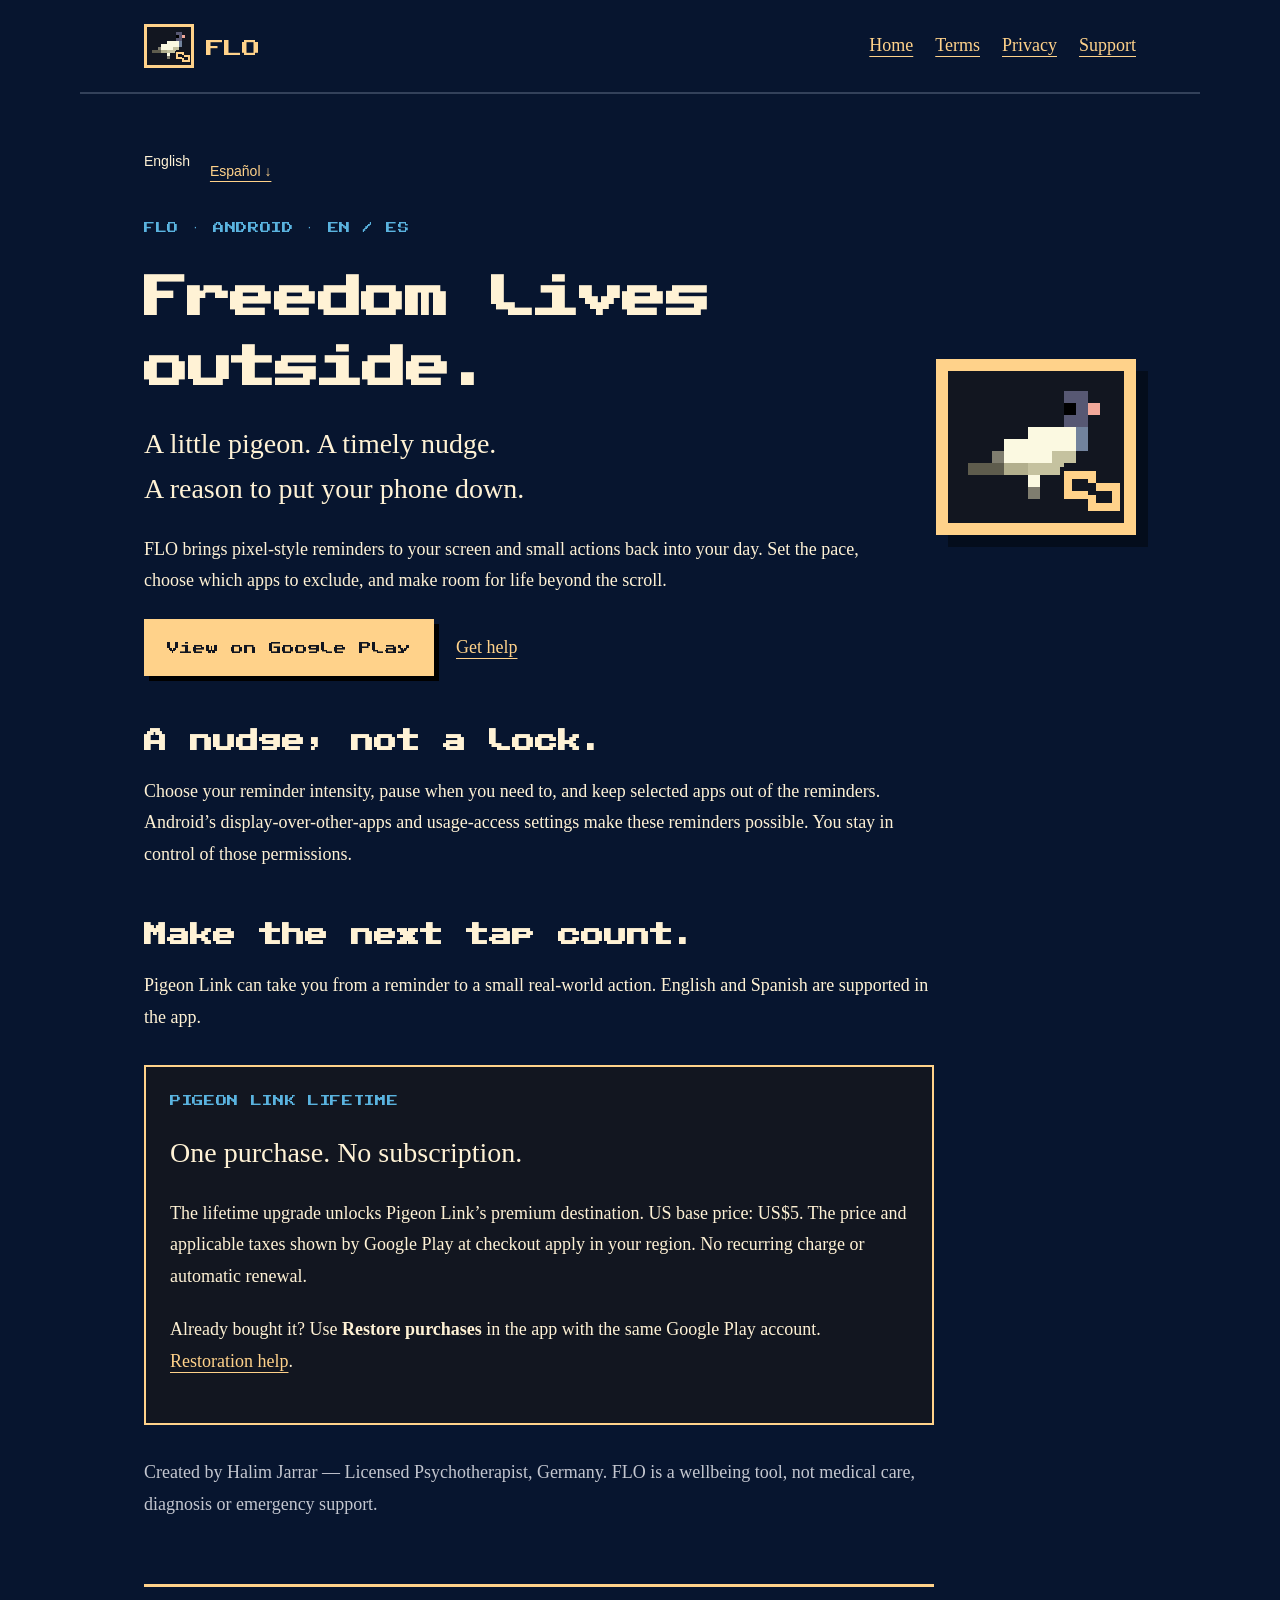
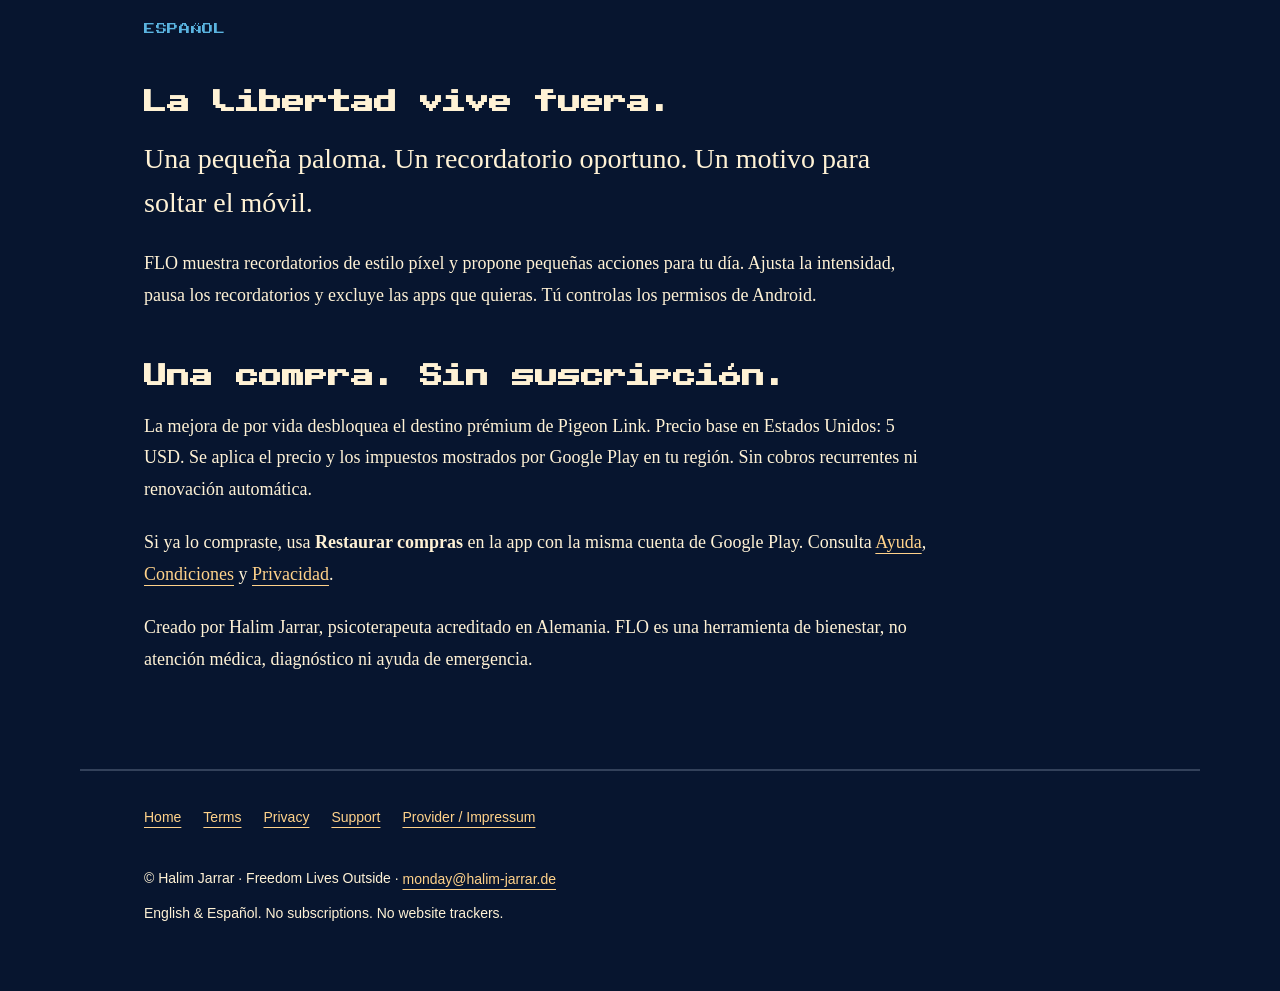
==== index.html @ de378dc1 "Publish isolated bilingual FLO product and policy website" ====
<!doctype html><html lang="en"><head><meta charset="utf-8"><meta name="viewport" content="width=device-width,initial-scale=1"><meta name="referrer" content="no-referrer"><meta http-equiv="Content-Security-Policy" content="default-src 'none'; img-src 'self'; style-src 'self'; font-src 'self'; base-uri 'none'; form-action 'none'"><title>Freedom Lives Outside | FLO</title><meta name="description" content="Freedom Lives Outside: Android reminders, a one-time lifetime upgrade, and clear support and privacy information."><meta name="author" content="Halim Jarrar"><link rel="canonical" href="https://freedom-lives-outside.halim-jarrar.de/"><link rel="icon" href="./assets/pigeon.png"><link rel="stylesheet" href="./assets/site.css"></head><body><a class="skip" href="#main">Skip to content</a><header><a class="brand" href="./"><img src="./assets/pigeon.png" alt="" width="50" height="44">FLO</a><nav aria-label="Main navigation"><a href="./">Home</a><a href="./terms/">Terms</a><a href="./privacy/">Privacy</a><a href="./support/">Support</a></nav></header><main id="main"><div class="lang"><span>English</span><a href="#es" lang="es">Español ↓</a></div><div class="hero"><div><p class="eyebrow">FLO · ANDROID · EN / ES</p><h1>Freedom lives<br>outside.</h1><p class="intro">A little pigeon. A timely nudge.<br>A reason to put your phone down.</p><p>FLO brings pixel-style reminders to your screen and small actions back into your day. Set the pace, choose which apps to exclude, and make room for life beyond the scroll.</p><div class="actions"><a class="button" href="https://play.google.com/store/apps/details?id=com.freedomlivesoutside.freedom_lives_outside">View on Google Play</a><a href="support/">Get help</a></div></div><img class="pigeon" src="assets/pigeon.png" width="200" height="176" alt="FLO’s cream-coloured pixel pigeon in a gold frame"></div><article><h2>A nudge, not a lock.</h2><p>Choose your reminder intensity, pause when you need to, and keep selected apps out of the reminders. Android’s display-over-other-apps and usage-access settings make these reminders possible. You stay in control of those permissions.</p><h2>Make the next tap count.</h2><p>Pigeon Link can take you from a reminder to a small real-world action. English and Spanish are supported in the app.</p><div class="note"><p class="eyebrow">PIGEON LINK LIFETIME</p><p class="intro">One purchase. No subscription.</p><p>The lifetime upgrade unlocks Pigeon Link’s premium destination. US base price: US$5. The price and applicable taxes shown by Google Play at checkout apply in your region. No recurring charge or automatic renewal.</p><p>Already bought it? Use <strong>Restore purchases</strong> in the app with the same Google Play account. <a href="support/#restore">Restoration help</a>.</p></div><p class="muted">Created by Halim Jarrar — Licensed Psychotherapist, Germany. FLO is a wellbeing tool, not medical care, diagnosis or emergency support.</p><section id="es" lang="es"><p class="eyebrow">ESPAÑOL</p><h2>La libertad vive fuera.</h2><p class="intro">Una pequeña paloma. Un recordatorio oportuno. Un motivo para soltar el móvil.</p><p>FLO muestra recordatorios de estilo píxel y propone pequeñas acciones para tu día. Ajusta la intensidad, pausa los recordatorios y excluye las apps que quieras. Tú controlas los permisos de Android.</p><h2>Una compra. Sin suscripción.</h2><p>La mejora de por vida desbloquea el destino prémium de Pigeon Link. Precio base en Estados Unidos: 5 USD. Se aplica el precio y los impuestos mostrados por Google Play en tu región. Sin cobros recurrentes ni renovación automática.</p><p>Si ya lo compraste, usa <strong>Restaurar compras</strong> en la app con la misma cuenta de Google Play. Consulta <a href="support/#es">Ayuda</a>, <a href="terms/#es">Condiciones</a> y <a href="privacy/#es">Privacidad</a>.</p><p>Creado por Halim Jarrar, psicoterapeuta acreditado en Alemania. FLO es una herramienta de bienestar, no atención médica, diagnóstico ni ayuda de emergencia.</p></section></article></main><footer><nav aria-label="Footer navigation"><a href="./">Home</a><a href="./terms/">Terms</a><a href="./privacy/">Privacy</a><a href="./support/">Support</a><a href="./support/#provider">Provider / Impressum</a></nav><p>© Halim Jarrar · Freedom Lives Outside · <a href="mailto:monday@halim-jarrar.de">monday@halim-jarrar.de</a><br>English &amp; Español. No subscriptions. No website trackers.</p></footer></body></html>
---- assets/site.css ----
@font-face{font-family:Pixel;src:url(pixel.ttf) format("truetype");font-display:swap}*{box-sizing:border-box}html{background:#07152f;color:#fff2d5;scroll-padding-top:1rem}body{margin:0;font:18px/1.75 Georgia,"Times New Roman",serif}a{color:#ffd28a;text-underline-offset:5px;overflow-wrap:anywhere}a:focus-visible,summary:focus-visible{outline:3px solid #5ab3df;outline-offset:5px}header,main,footer{max-width:1120px;margin:auto;padding:24px clamp(20px,5vw,64px)}header{display:flex;align-items:center;justify-content:space-between;gap:20px;border-bottom:2px solid #33415a}nav{display:flex;flex-wrap:wrap;gap:6px 22px}nav a,footer a,.lang a{display:inline-flex;min-height:44px;align-items:center}header .brand{font:18px Pixel,monospace;text-decoration:none;display:flex;align-items:center;gap:12px}.brand img{width:50px;height:44px;image-rendering:pixelated}main{padding-top:56px;padding-bottom:72px}h1,h2,h3,.eyebrow,.button{font-family:Pixel,monospace;line-height:1.6}h1{font-size:clamp(24px,4.2vw,44px);margin:12px 0 24px;letter-spacing:-.03em}h2{font-size:clamp(17px,2.4vw,23px);margin:45px 0 18px}h3{font-size:15px}.eyebrow{font-size:11px;color:#5ab3df;letter-spacing:.06em}p{margin:0 0 22px}article{max-width:790px}.intro{font-size:clamp(21px,2.7vw,28px);line-height:1.6}.hero{display:grid;grid-template-columns:minmax(0,1fr) 220px;gap:38px;align-items:center}.hero .pigeon{width:200px;height:176px;image-rendering:pixelated;justify-self:end;box-shadow:12px 12px 0 #0006}.button{display:inline-flex;align-items:center;justify-content:center;font-size:12px;min-height:52px;padding:16px 20px;background:#ffd28a;color:#121620;border:3px solid #ffd28a;box-shadow:5px 5px 0 #000;text-decoration:none}.button:hover{background:#fff2d5}.actions{display:flex;gap:22px;flex-wrap:wrap;align-items:center}.note{border:2px solid #ffd28a;padding:24px;background:#121620;margin:32px 0}.muted{color:#c3c6cf}.rule{border-top:2px solid #33415a;padding-top:24px;margin-top:40px}.lang{font:14px/1.7 Arial,sans-serif;display:flex;gap:20px;margin-bottom:24px}footer{border-top:2px solid #33415a;font:14px/1.8 Arial,sans-serif;padding-bottom:42px}footer p{margin-top:18px}address{font-style:normal}li{margin-bottom:12px}summary{cursor:pointer;min-height:48px;padding:12px 0;color:#ffd28a}details{border-bottom:1px solid #33415a;padding:8px 0}.skip{position:absolute;left:-9999px}.skip:focus{left:20px;top:10px;background:#121620;padding:12px;z-index:10}section[lang=es]{margin-top:64px;padding-top:32px;border-top:3px solid #ffd28a}@media(max-width:680px){header{align-items:flex-start;flex-direction:column;gap:12px}nav{gap:4px 20px;font-size:16px}main{padding-top:32px}.hero{grid-template-columns:1fr}.hero .pigeon{grid-row:1;width:100px;height:88px;justify-self:start;box-shadow:6px 6px 0 #0006}h1{line-height:1.7}.intro{font-size:21px}.note{padding:18px}body{font-size:17px}}
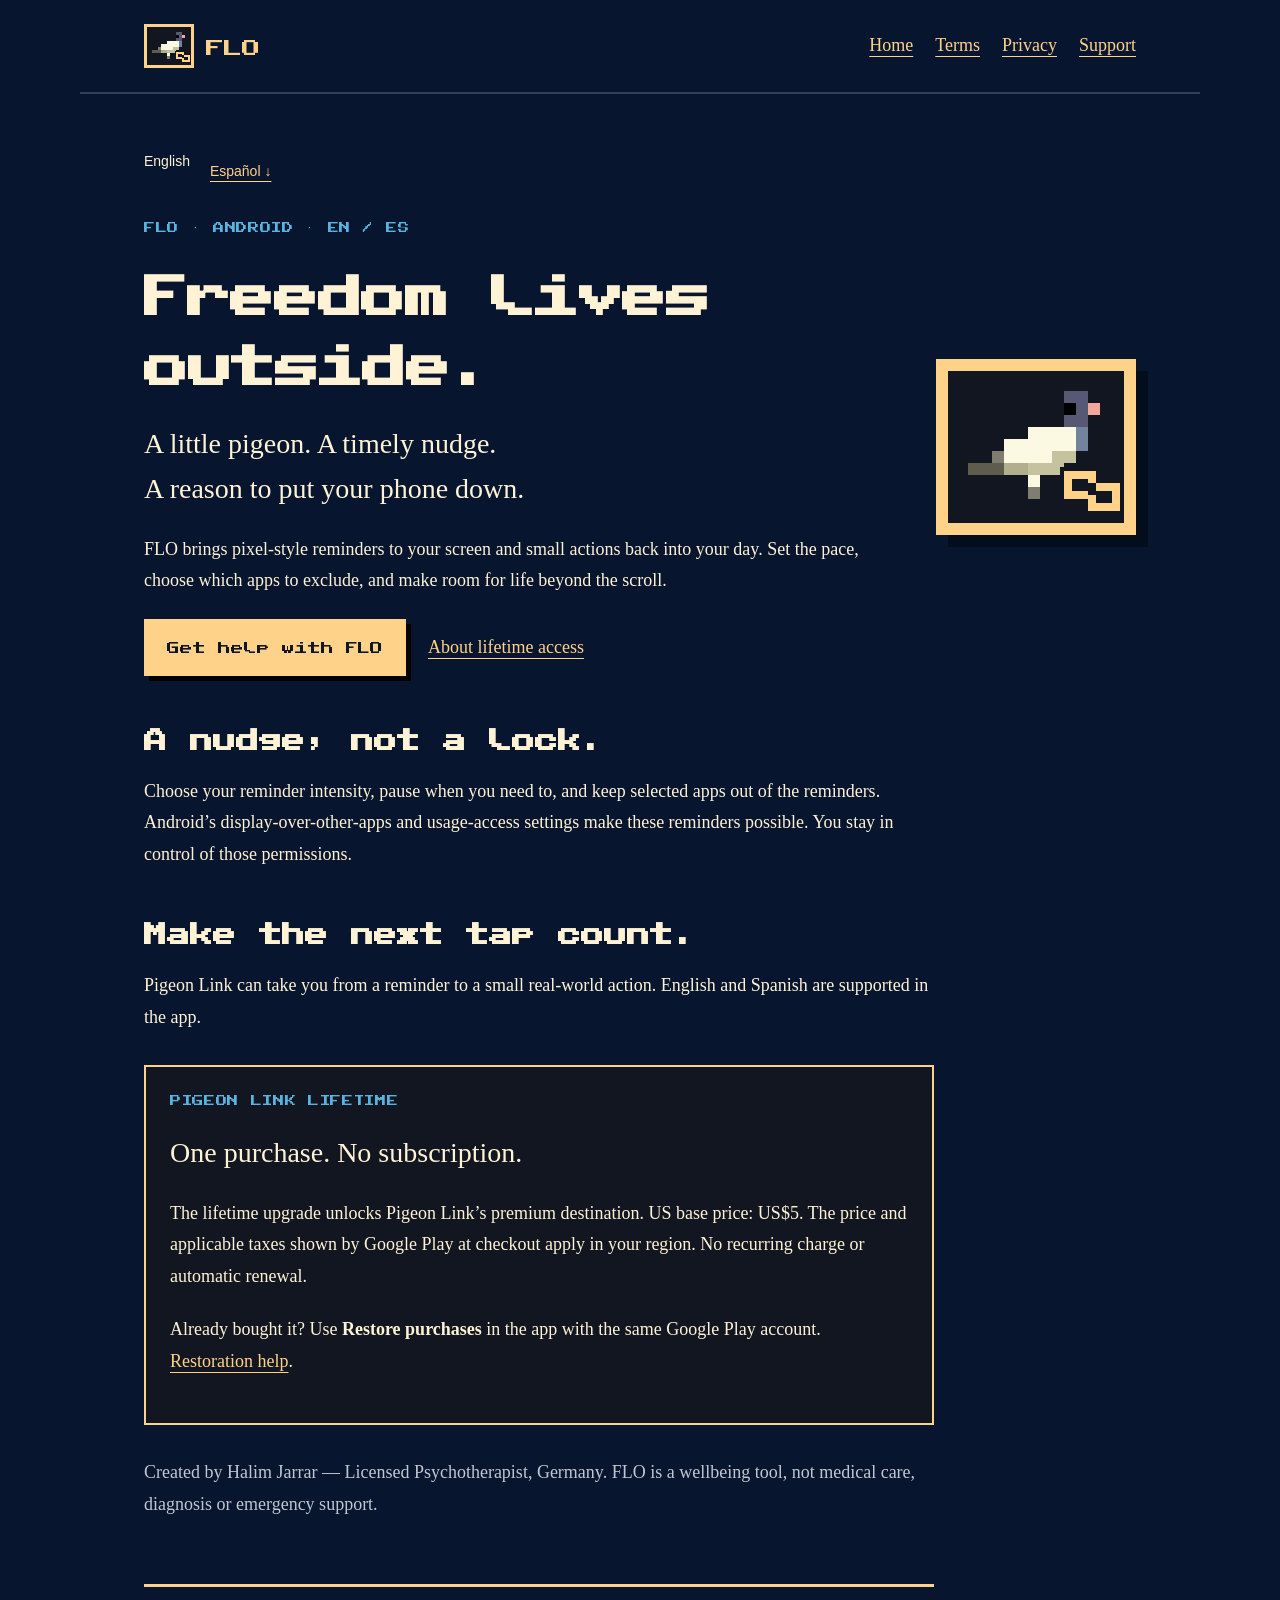
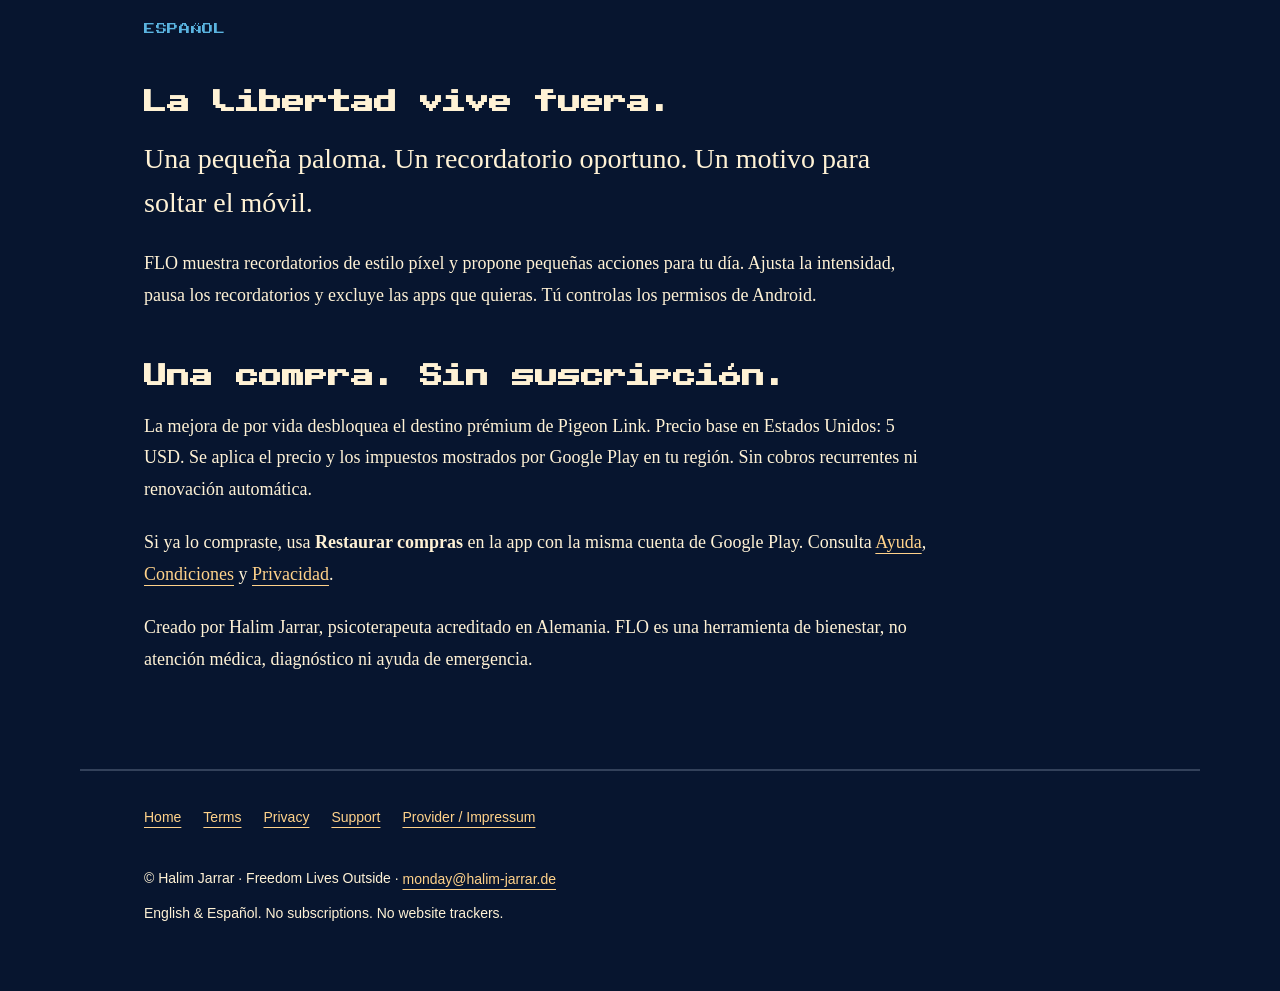
==== commit d24fe948: "Withhold store listing link until its public page is available" ====
--- a/index.html
+++ b/index.html
@@ -1 +1 @@
-<!doctype html><html lang="en"><head><meta charset="utf-8"><meta name="viewport" content="width=device-width,initial-scale=1"><meta name="referrer" content="no-referrer"><meta http-equiv="Content-Security-Policy" content="default-src 'none'; img-src 'self'; style-src 'self'; font-src 'self'; base-uri 'none'; form-action 'none'"><title>Freedom Lives Outside | FLO</title><meta name="description" content="Freedom Lives Outside: Android reminders, a one-time lifetime upgrade, and clear support and privacy information."><meta name="author" content="Halim Jarrar"><link rel="canonical" href="https://freedom-lives-outside.halim-jarrar.de/"><link rel="icon" href="./assets/pigeon.png"><link rel="stylesheet" href="./assets/site.css"></head><body><a class="skip" href="#main">Skip to content</a><header><a class="brand" href="./"><img src="./assets/pigeon.png" alt="" width="50" height="44">FLO</a><nav aria-label="Main navigation"><a href="./">Home</a><a href="./terms/">Terms</a><a href="./privacy/">Privacy</a><a href="./support/">Support</a></nav></header><main id="main"><div class="lang"><span>English</span><a href="#es" lang="es">Español ↓</a></div><div class="hero"><div><p class="eyebrow">FLO · ANDROID · EN / ES</p><h1>Freedom lives<br>outside.</h1><p class="intro">A little pigeon. A timely nudge.<br>A reason to put your phone down.</p><p>FLO brings pixel-style reminders to your screen and small actions back into your day. Set the pace, choose which apps to exclude, and make room for life beyond the scroll.</p><div class="actions"><a class="button" href="https://play.google.com/store/apps/details?id=com.freedomlivesoutside.freedom_lives_outside">View on Google Play</a><a href="support/">Get help</a></div></div><img class="pigeon" src="assets/pigeon.png" width="200" height="176" alt="FLO’s cream-coloured pixel pigeon in a gold frame"></div><article><h2>A nudge, not a lock.</h2><p>Choose your reminder intensity, pause when you need to, and keep selected apps out of the reminders. Android’s display-over-other-apps and usage-access settings make these reminders possible. You stay in control of those permissions.</p><h2>Make the next tap count.</h2><p>Pigeon Link can take you from a reminder to a small real-world action. English and Spanish are supported in the app.</p><div class="note"><p class="eyebrow">PIGEON LINK LIFETIME</p><p class="intro">One purchase. No subscription.</p><p>The lifetime upgrade unlocks Pigeon Link’s premium destination. US base price: US$5. The price and applicable taxes shown by Google Play at checkout apply in your region. No recurring charge or automatic renewal.</p><p>Already bought it? Use <strong>Restore purchases</strong> in the app with the same Google Play account. <a href="support/#restore">Restoration help</a>.</p></div><p class="muted">Created by Halim Jarrar — Licensed Psychotherapist, Germany. FLO is a wellbeing tool, not medical care, diagnosis or emergency support.</p><section id="es" lang="es"><p class="eyebrow">ESPAÑOL</p><h2>La libertad vive fuera.</h2><p class="intro">Una pequeña paloma. Un recordatorio oportuno. Un motivo para soltar el móvil.</p><p>FLO muestra recordatorios de estilo píxel y propone pequeñas acciones para tu día. Ajusta la intensidad, pausa los recordatorios y excluye las apps que quieras. Tú controlas los permisos de Android.</p><h2>Una compra. Sin suscripción.</h2><p>La mejora de por vida desbloquea el destino prémium de Pigeon Link. Precio base en Estados Unidos: 5 USD. Se aplica el precio y los impuestos mostrados por Google Play en tu región. Sin cobros recurrentes ni renovación automática.</p><p>Si ya lo compraste, usa <strong>Restaurar compras</strong> en la app con la misma cuenta de Google Play. Consulta <a href="support/#es">Ayuda</a>, <a href="terms/#es">Condiciones</a> y <a href="privacy/#es">Privacidad</a>.</p><p>Creado por Halim Jarrar, psicoterapeuta acreditado en Alemania. FLO es una herramienta de bienestar, no atención médica, diagnóstico ni ayuda de emergencia.</p></section></article></main><footer><nav aria-label="Footer navigation"><a href="./">Home</a><a href="./terms/">Terms</a><a href="./privacy/">Privacy</a><a href="./support/">Support</a><a href="./support/#provider">Provider / Impressum</a></nav><p>© Halim Jarrar · Freedom Lives Outside · <a href="mailto:monday@halim-jarrar.de">monday@halim-jarrar.de</a><br>English &amp; Español. No subscriptions. No website trackers.</p></footer></body></html>+<!doctype html><html lang="en"><head><meta charset="utf-8"><meta name="viewport" content="width=device-width,initial-scale=1"><meta name="referrer" content="no-referrer"><meta http-equiv="Content-Security-Policy" content="default-src 'none'; img-src 'self'; style-src 'self'; font-src 'self'; base-uri 'none'; form-action 'none'"><title>Freedom Lives Outside | FLO</title><meta name="description" content="Freedom Lives Outside: Android reminders, a one-time lifetime upgrade, and clear support and privacy information."><meta name="author" content="Halim Jarrar"><link rel="canonical" href="https://freedom-lives-outside.halim-jarrar.de/"><link rel="icon" href="./assets/pigeon.png"><link rel="stylesheet" href="./assets/site.css"></head><body><a class="skip" href="#main">Skip to content</a><header><a class="brand" href="./"><img src="./assets/pigeon.png" alt="" width="50" height="44">FLO</a><nav aria-label="Main navigation"><a href="./">Home</a><a href="./terms/">Terms</a><a href="./privacy/">Privacy</a><a href="./support/">Support</a></nav></header><main id="main"><div class="lang"><span>English</span><a href="#es" lang="es">Español ↓</a></div><div class="hero"><div><p class="eyebrow">FLO · ANDROID · EN / ES</p><h1>Freedom lives<br>outside.</h1><p class="intro">A little pigeon. A timely nudge.<br>A reason to put your phone down.</p><p>FLO brings pixel-style reminders to your screen and small actions back into your day. Set the pace, choose which apps to exclude, and make room for life beyond the scroll.</p><div class="actions"><a class="button" href="support/">Get help with FLO</a><a href="terms/">About lifetime access</a></div></div><img class="pigeon" src="assets/pigeon.png" width="200" height="176" alt="FLO’s cream-coloured pixel pigeon in a gold frame"></div><article><h2>A nudge, not a lock.</h2><p>Choose your reminder intensity, pause when you need to, and keep selected apps out of the reminders. Android’s display-over-other-apps and usage-access settings make these reminders possible. You stay in control of those permissions.</p><h2>Make the next tap count.</h2><p>Pigeon Link can take you from a reminder to a small real-world action. English and Spanish are supported in the app.</p><div class="note"><p class="eyebrow">PIGEON LINK LIFETIME</p><p class="intro">One purchase. No subscription.</p><p>The lifetime upgrade unlocks Pigeon Link’s premium destination. US base price: US$5. The price and applicable taxes shown by Google Play at checkout apply in your region. No recurring charge or automatic renewal.</p><p>Already bought it? Use <strong>Restore purchases</strong> in the app with the same Google Play account. <a href="support/#restore">Restoration help</a>.</p></div><p class="muted">Created by Halim Jarrar — Licensed Psychotherapist, Germany. FLO is a wellbeing tool, not medical care, diagnosis or emergency support.</p><section id="es" lang="es"><p class="eyebrow">ESPAÑOL</p><h2>La libertad vive fuera.</h2><p class="intro">Una pequeña paloma. Un recordatorio oportuno. Un motivo para soltar el móvil.</p><p>FLO muestra recordatorios de estilo píxel y propone pequeñas acciones para tu día. Ajusta la intensidad, pausa los recordatorios y excluye las apps que quieras. Tú controlas los permisos de Android.</p><h2>Una compra. Sin suscripción.</h2><p>La mejora de por vida desbloquea el destino prémium de Pigeon Link. Precio base en Estados Unidos: 5 USD. Se aplica el precio y los impuestos mostrados por Google Play en tu región. Sin cobros recurrentes ni renovación automática.</p><p>Si ya lo compraste, usa <strong>Restaurar compras</strong> en la app con la misma cuenta de Google Play. Consulta <a href="support/#es">Ayuda</a>, <a href="terms/#es">Condiciones</a> y <a href="privacy/#es">Privacidad</a>.</p><p>Creado por Halim Jarrar, psicoterapeuta acreditado en Alemania. FLO es una herramienta de bienestar, no atención médica, diagnóstico ni ayuda de emergencia.</p></section></article></main><footer><nav aria-label="Footer navigation"><a href="./">Home</a><a href="./terms/">Terms</a><a href="./privacy/">Privacy</a><a href="./support/">Support</a><a href="./support/#provider">Provider / Impressum</a></nav><p>© Halim Jarrar · Freedom Lives Outside · <a href="mailto:monday@halim-jarrar.de">monday@halim-jarrar.de</a><br>English &amp; Español. No subscriptions. No website trackers.</p></footer></body></html>
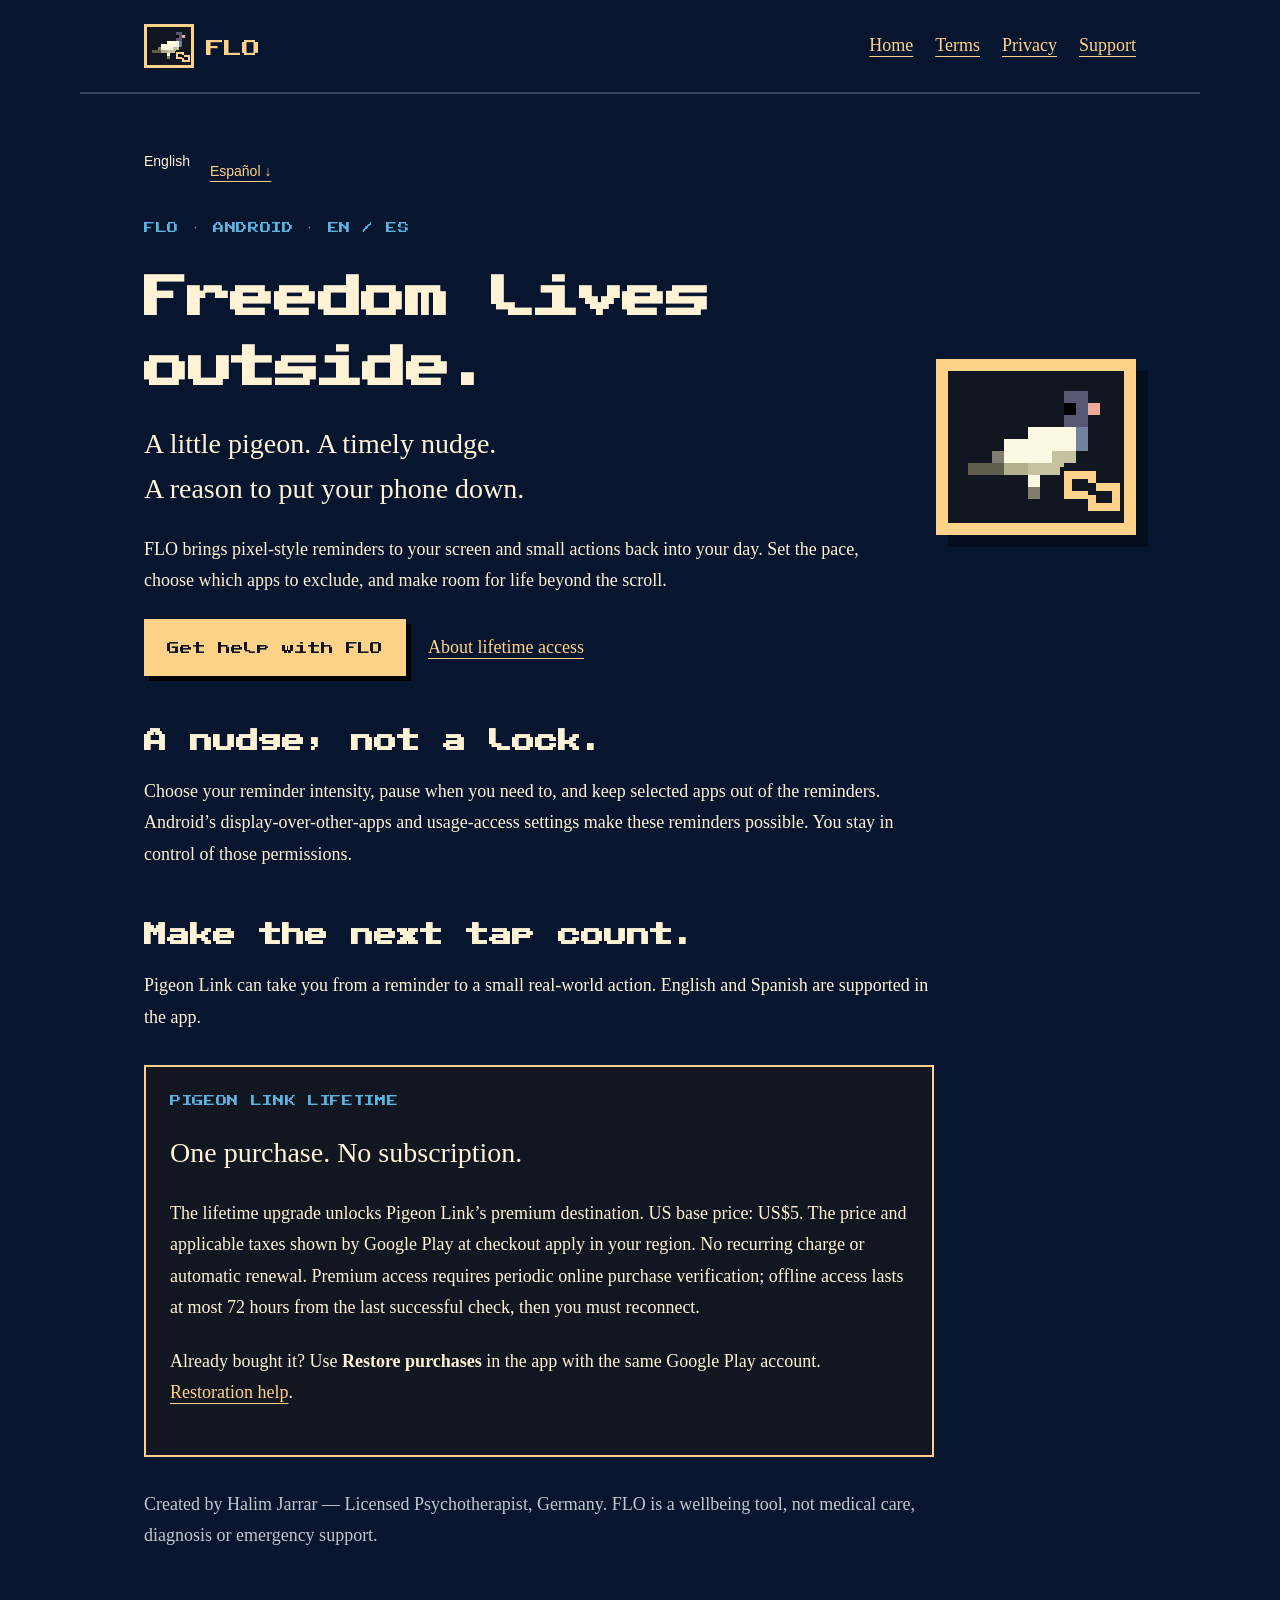
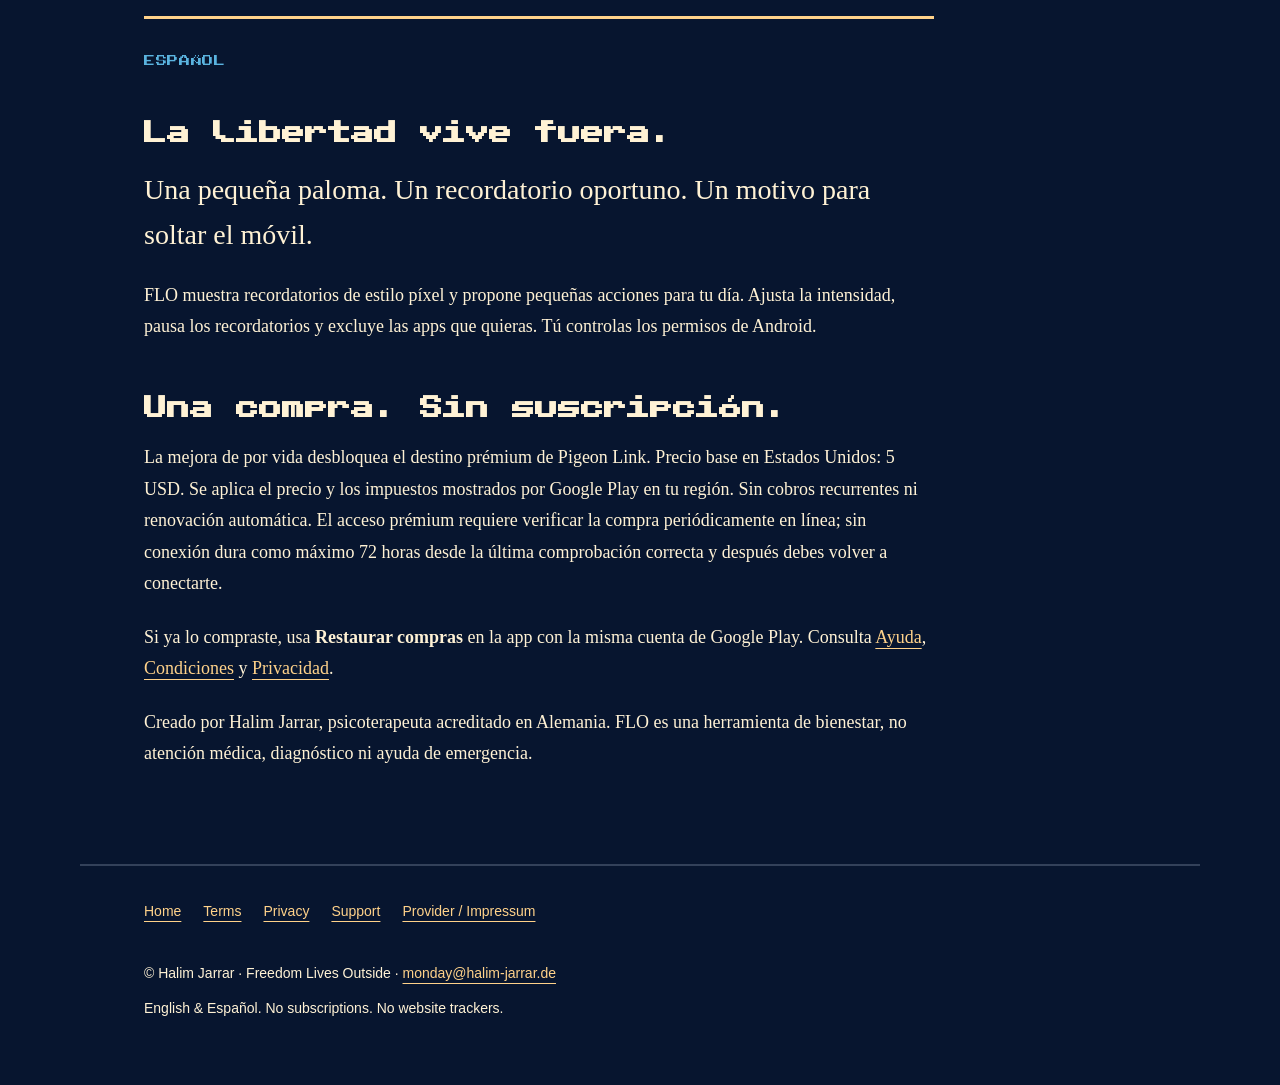
==== commit 661f5c17: "Align billing privacy and support with verified offline access policy" ====
--- a/index.html
+++ b/index.html
@@ -1 +1 @@
-<!doctype html><html lang="en"><head><meta charset="utf-8"><meta name="viewport" content="width=device-width,initial-scale=1"><meta name="referrer" content="no-referrer"><meta http-equiv="Content-Security-Policy" content="default-src 'none'; img-src 'self'; style-src 'self'; font-src 'self'; base-uri 'none'; form-action 'none'"><title>Freedom Lives Outside | FLO</title><meta name="description" content="Freedom Lives Outside: Android reminders, a one-time lifetime upgrade, and clear support and privacy information."><meta name="author" content="Halim Jarrar"><link rel="canonical" href="https://freedom-lives-outside.halim-jarrar.de/"><link rel="icon" href="./assets/pigeon.png"><link rel="stylesheet" href="./assets/site.css"></head><body><a class="skip" href="#main">Skip to content</a><header><a class="brand" href="./"><img src="./assets/pigeon.png" alt="" width="50" height="44">FLO</a><nav aria-label="Main navigation"><a href="./">Home</a><a href="./terms/">Terms</a><a href="./privacy/">Privacy</a><a href="./support/">Support</a></nav></header><main id="main"><div class="lang"><span>English</span><a href="#es" lang="es">Español ↓</a></div><div class="hero"><div><p class="eyebrow">FLO · ANDROID · EN / ES</p><h1>Freedom lives<br>outside.</h1><p class="intro">A little pigeon. A timely nudge.<br>A reason to put your phone down.</p><p>FLO brings pixel-style reminders to your screen and small actions back into your day. Set the pace, choose which apps to exclude, and make room for life beyond the scroll.</p><div class="actions"><a class="button" href="support/">Get help with FLO</a><a href="terms/">About lifetime access</a></div></div><img class="pigeon" src="assets/pigeon.png" width="200" height="176" alt="FLO’s cream-coloured pixel pigeon in a gold frame"></div><article><h2>A nudge, not a lock.</h2><p>Choose your reminder intensity, pause when you need to, and keep selected apps out of the reminders. Android’s display-over-other-apps and usage-access settings make these reminders possible. You stay in control of those permissions.</p><h2>Make the next tap count.</h2><p>Pigeon Link can take you from a reminder to a small real-world action. English and Spanish are supported in the app.</p><div class="note"><p class="eyebrow">PIGEON LINK LIFETIME</p><p class="intro">One purchase. No subscription.</p><p>The lifetime upgrade unlocks Pigeon Link’s premium destination. US base price: US$5. The price and applicable taxes shown by Google Play at checkout apply in your region. No recurring charge or automatic renewal.</p><p>Already bought it? Use <strong>Restore purchases</strong> in the app with the same Google Play account. <a href="support/#restore">Restoration help</a>.</p></div><p class="muted">Created by Halim Jarrar — Licensed Psychotherapist, Germany. FLO is a wellbeing tool, not medical care, diagnosis or emergency support.</p><section id="es" lang="es"><p class="eyebrow">ESPAÑOL</p><h2>La libertad vive fuera.</h2><p class="intro">Una pequeña paloma. Un recordatorio oportuno. Un motivo para soltar el móvil.</p><p>FLO muestra recordatorios de estilo píxel y propone pequeñas acciones para tu día. Ajusta la intensidad, pausa los recordatorios y excluye las apps que quieras. Tú controlas los permisos de Android.</p><h2>Una compra. Sin suscripción.</h2><p>La mejora de por vida desbloquea el destino prémium de Pigeon Link. Precio base en Estados Unidos: 5 USD. Se aplica el precio y los impuestos mostrados por Google Play en tu región. Sin cobros recurrentes ni renovación automática.</p><p>Si ya lo compraste, usa <strong>Restaurar compras</strong> en la app con la misma cuenta de Google Play. Consulta <a href="support/#es">Ayuda</a>, <a href="terms/#es">Condiciones</a> y <a href="privacy/#es">Privacidad</a>.</p><p>Creado por Halim Jarrar, psicoterapeuta acreditado en Alemania. FLO es una herramienta de bienestar, no atención médica, diagnóstico ni ayuda de emergencia.</p></section></article></main><footer><nav aria-label="Footer navigation"><a href="./">Home</a><a href="./terms/">Terms</a><a href="./privacy/">Privacy</a><a href="./support/">Support</a><a href="./support/#provider">Provider / Impressum</a></nav><p>© Halim Jarrar · Freedom Lives Outside · <a href="mailto:monday@halim-jarrar.de">monday@halim-jarrar.de</a><br>English &amp; Español. No subscriptions. No website trackers.</p></footer></body></html>+<!doctype html><html lang="en"><head><meta charset="utf-8"><meta name="viewport" content="width=device-width,initial-scale=1"><meta name="referrer" content="no-referrer"><meta http-equiv="Content-Security-Policy" content="default-src 'none'; img-src 'self'; style-src 'self'; font-src 'self'; base-uri 'none'; form-action 'none'"><title>Freedom Lives Outside | FLO</title><meta name="description" content="Freedom Lives Outside: Android reminders, a one-time lifetime upgrade, and clear support and privacy information."><meta name="author" content="Halim Jarrar"><link rel="canonical" href="https://freedom-lives-outside.halim-jarrar.de/"><link rel="icon" href="./assets/pigeon.png"><link rel="stylesheet" href="./assets/site.css"></head><body><a class="skip" href="#main">Skip to content</a><header><a class="brand" href="./"><img src="./assets/pigeon.png" alt="" width="50" height="44">FLO</a><nav aria-label="Main navigation"><a href="./">Home</a><a href="./terms/">Terms</a><a href="./privacy/">Privacy</a><a href="./support/">Support</a></nav></header><main id="main"><div class="lang"><span>English</span><a href="#es" lang="es">Español ↓</a></div><div class="hero"><div><p class="eyebrow">FLO · ANDROID · EN / ES</p><h1>Freedom lives<br>outside.</h1><p class="intro">A little pigeon. A timely nudge.<br>A reason to put your phone down.</p><p>FLO brings pixel-style reminders to your screen and small actions back into your day. Set the pace, choose which apps to exclude, and make room for life beyond the scroll.</p><div class="actions"><a class="button" href="support/">Get help with FLO</a><a href="terms/">About lifetime access</a></div></div><img class="pigeon" src="assets/pigeon.png" width="200" height="176" alt="FLO’s cream-coloured pixel pigeon in a gold frame"></div><article><h2>A nudge, not a lock.</h2><p>Choose your reminder intensity, pause when you need to, and keep selected apps out of the reminders. Android’s display-over-other-apps and usage-access settings make these reminders possible. You stay in control of those permissions.</p><h2>Make the next tap count.</h2><p>Pigeon Link can take you from a reminder to a small real-world action. English and Spanish are supported in the app.</p><div class="note"><p class="eyebrow">PIGEON LINK LIFETIME</p><p class="intro">One purchase. No subscription.</p><p>The lifetime upgrade unlocks Pigeon Link’s premium destination. US base price: US$5. The price and applicable taxes shown by Google Play at checkout apply in your region. No recurring charge or automatic renewal. Premium access requires periodic online purchase verification; offline access lasts at most 72 hours from the last successful check, then you must reconnect.</p><p>Already bought it? Use <strong>Restore purchases</strong> in the app with the same Google Play account. <a href="support/#restore">Restoration help</a>.</p></div><p class="muted">Created by Halim Jarrar — Licensed Psychotherapist, Germany. FLO is a wellbeing tool, not medical care, diagnosis or emergency support.</p><section id="es" lang="es"><p class="eyebrow">ESPAÑOL</p><h2>La libertad vive fuera.</h2><p class="intro">Una pequeña paloma. Un recordatorio oportuno. Un motivo para soltar el móvil.</p><p>FLO muestra recordatorios de estilo píxel y propone pequeñas acciones para tu día. Ajusta la intensidad, pausa los recordatorios y excluye las apps que quieras. Tú controlas los permisos de Android.</p><h2>Una compra. Sin suscripción.</h2><p>La mejora de por vida desbloquea el destino prémium de Pigeon Link. Precio base en Estados Unidos: 5 USD. Se aplica el precio y los impuestos mostrados por Google Play en tu región. Sin cobros recurrentes ni renovación automática. El acceso prémium requiere verificar la compra periódicamente en línea; sin conexión dura como máximo 72 horas desde la última comprobación correcta y después debes volver a conectarte.</p><p>Si ya lo compraste, usa <strong>Restaurar compras</strong> en la app con la misma cuenta de Google Play. Consulta <a href="support/#es">Ayuda</a>, <a href="terms/#es">Condiciones</a> y <a href="privacy/#es">Privacidad</a>.</p><p>Creado por Halim Jarrar, psicoterapeuta acreditado en Alemania. FLO es una herramienta de bienestar, no atención médica, diagnóstico ni ayuda de emergencia.</p></section></article></main><footer><nav aria-label="Footer navigation"><a href="./">Home</a><a href="./terms/">Terms</a><a href="./privacy/">Privacy</a><a href="./support/">Support</a><a href="./support/#provider">Provider / Impressum</a></nav><p>© Halim Jarrar · Freedom Lives Outside · <a href="mailto:monday@halim-jarrar.de">monday@halim-jarrar.de</a><br>English &amp; Español. No subscriptions. No website trackers.</p></footer></body></html>
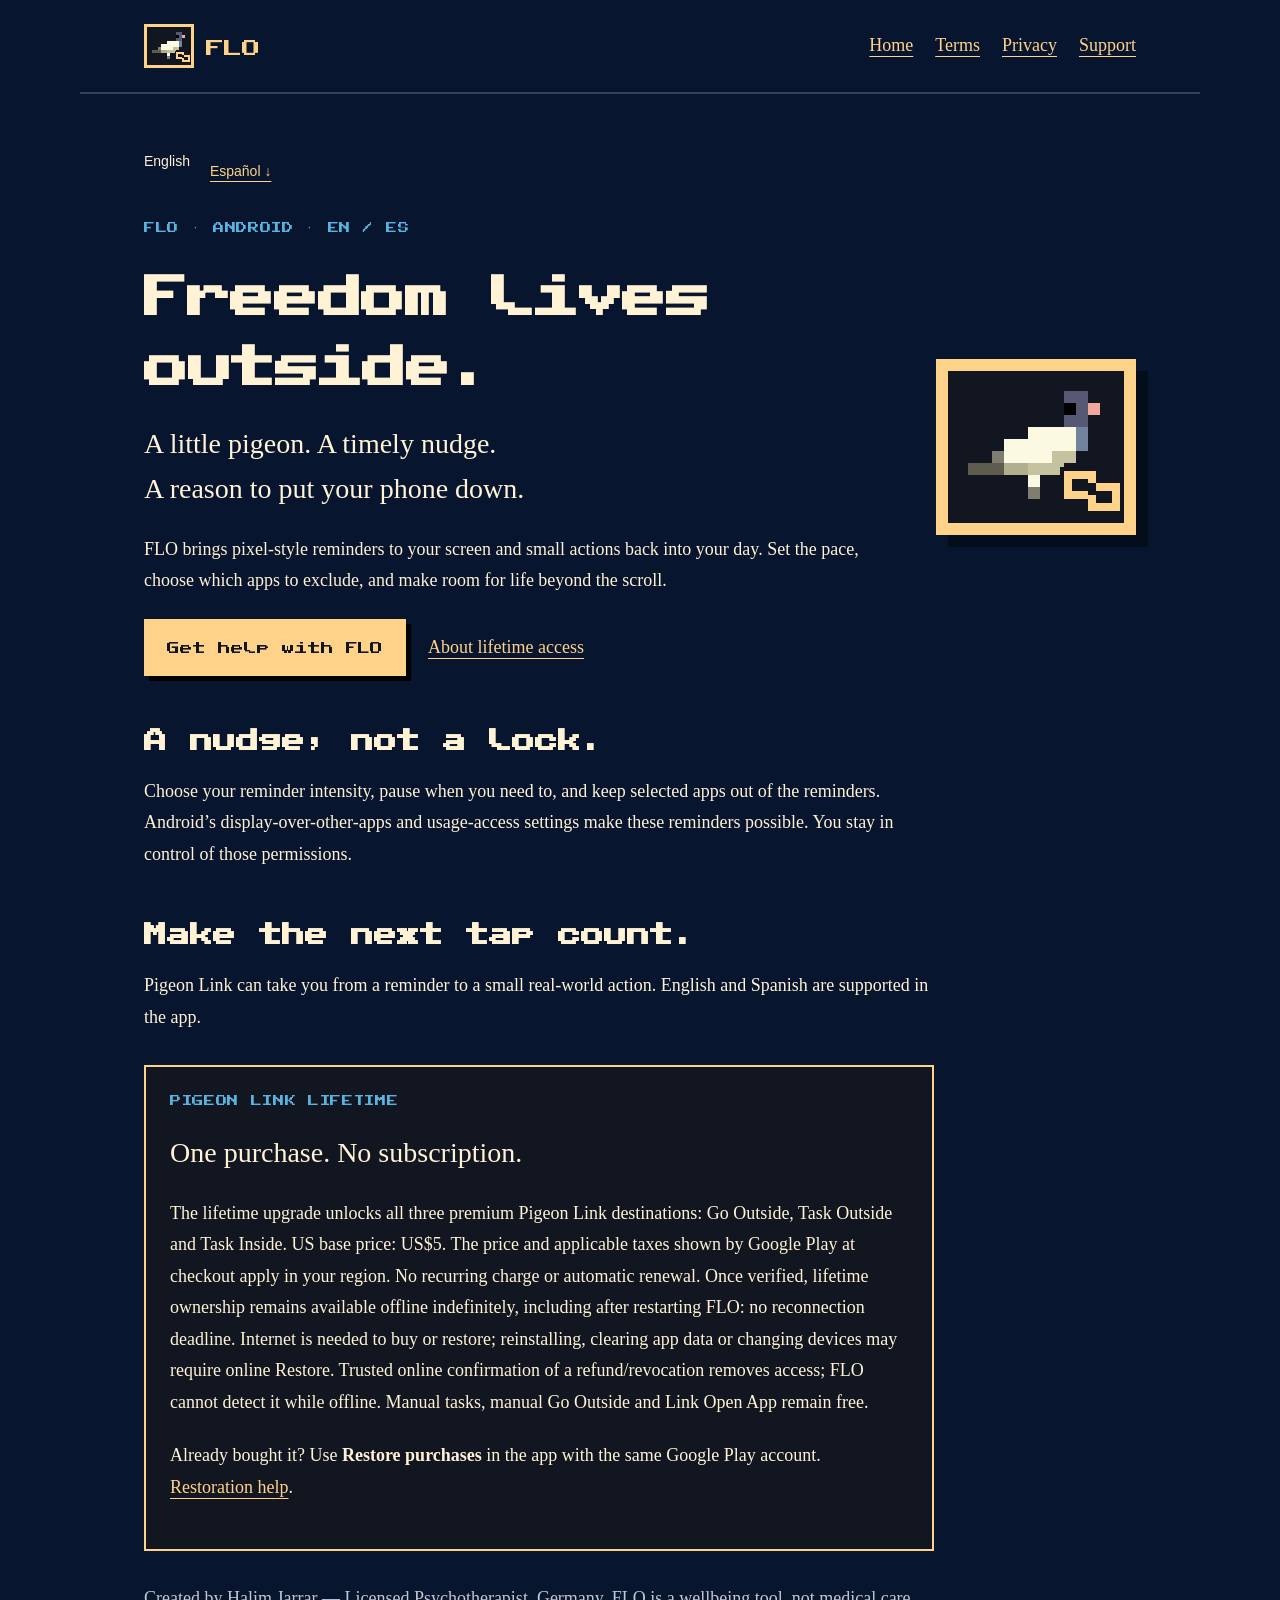
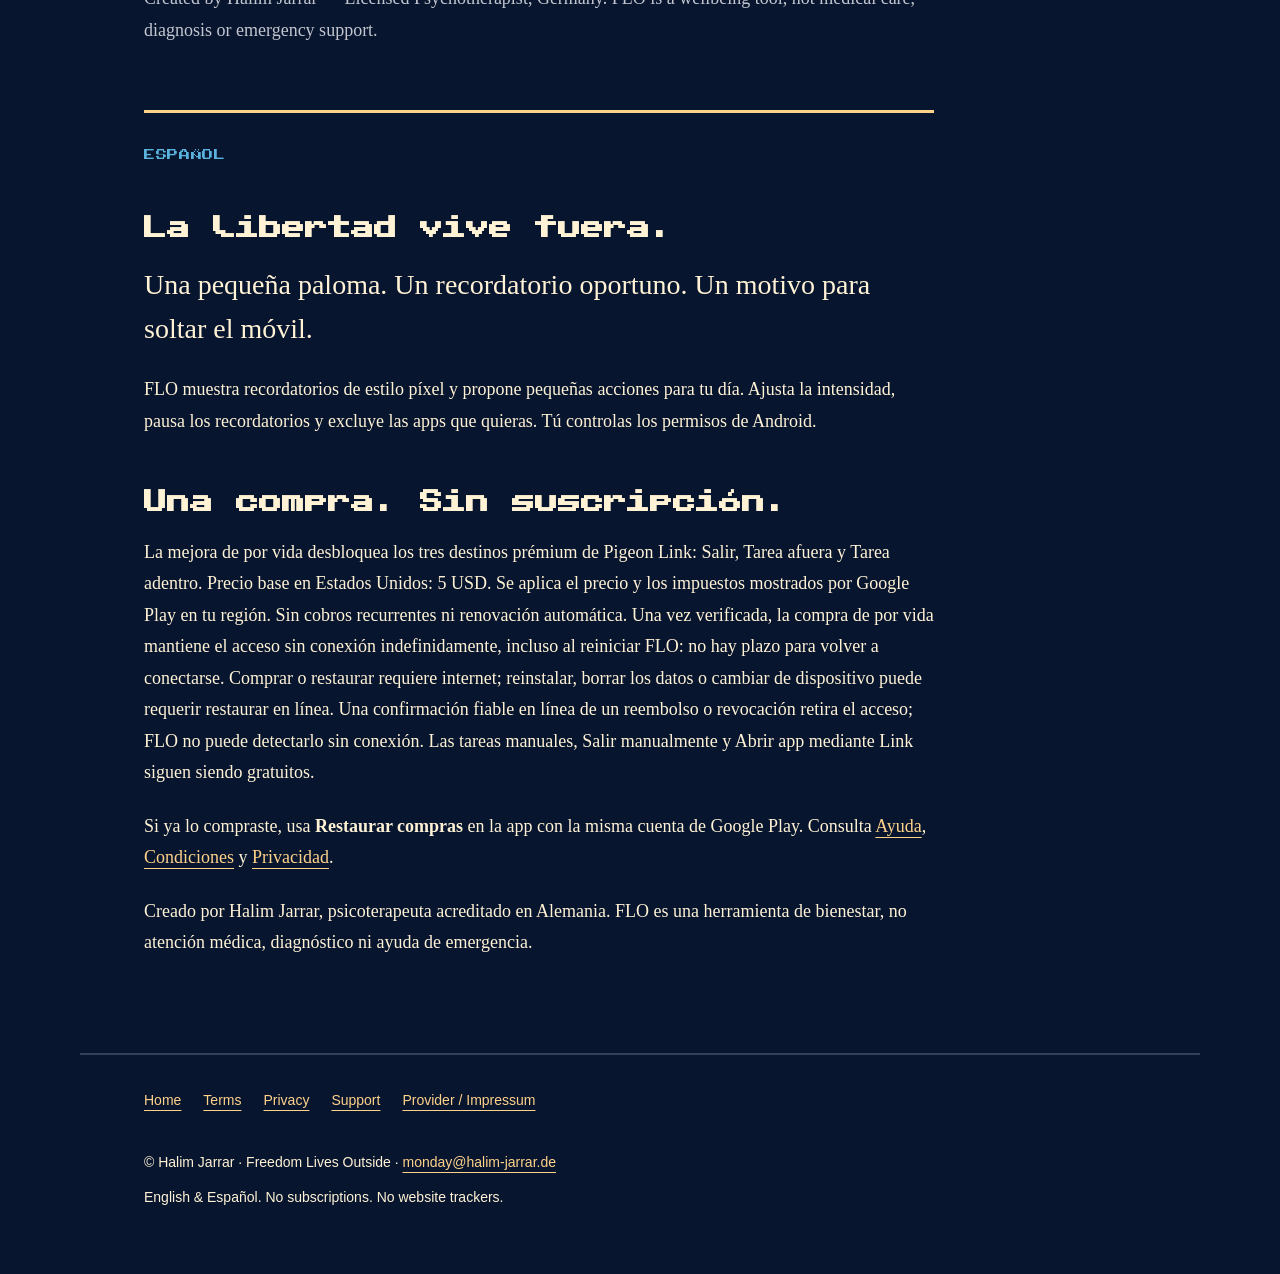
==== commit 4e56eec3: "Align EN and ES website with indefinite offline lifetime access" ====
--- a/index.html
+++ b/index.html
@@ -1 +1 @@
-<!doctype html><html lang="en"><head><meta charset="utf-8"><meta name="viewport" content="width=device-width,initial-scale=1"><meta name="referrer" content="no-referrer"><meta http-equiv="Content-Security-Policy" content="default-src 'none'; img-src 'self'; style-src 'self'; font-src 'self'; base-uri 'none'; form-action 'none'"><title>Freedom Lives Outside | FLO</title><meta name="description" content="Freedom Lives Outside: Android reminders, a one-time lifetime upgrade, and clear support and privacy information."><meta name="author" content="Halim Jarrar"><link rel="canonical" href="https://freedom-lives-outside.halim-jarrar.de/"><link rel="icon" href="./assets/pigeon.png"><link rel="stylesheet" href="./assets/site.css"></head><body><a class="skip" href="#main">Skip to content</a><header><a class="brand" href="./"><img src="./assets/pigeon.png" alt="" width="50" height="44">FLO</a><nav aria-label="Main navigation"><a href="./">Home</a><a href="./terms/">Terms</a><a href="./privacy/">Privacy</a><a href="./support/">Support</a></nav></header><main id="main"><div class="lang"><span>English</span><a href="#es" lang="es">Español ↓</a></div><div class="hero"><div><p class="eyebrow">FLO · ANDROID · EN / ES</p><h1>Freedom lives<br>outside.</h1><p class="intro">A little pigeon. A timely nudge.<br>A reason to put your phone down.</p><p>FLO brings pixel-style reminders to your screen and small actions back into your day. Set the pace, choose which apps to exclude, and make room for life beyond the scroll.</p><div class="actions"><a class="button" href="support/">Get help with FLO</a><a href="terms/">About lifetime access</a></div></div><img class="pigeon" src="assets/pigeon.png" width="200" height="176" alt="FLO’s cream-coloured pixel pigeon in a gold frame"></div><article><h2>A nudge, not a lock.</h2><p>Choose your reminder intensity, pause when you need to, and keep selected apps out of the reminders. Android’s display-over-other-apps and usage-access settings make these reminders possible. You stay in control of those permissions.</p><h2>Make the next tap count.</h2><p>Pigeon Link can take you from a reminder to a small real-world action. English and Spanish are supported in the app.</p><div class="note"><p class="eyebrow">PIGEON LINK LIFETIME</p><p class="intro">One purchase. No subscription.</p><p>The lifetime upgrade unlocks Pigeon Link’s premium destination. US base price: US$5. The price and applicable taxes shown by Google Play at checkout apply in your region. No recurring charge or automatic renewal. Premium access requires periodic online purchase verification; offline access lasts at most 72 hours from the last successful check, then you must reconnect.</p><p>Already bought it? Use <strong>Restore purchases</strong> in the app with the same Google Play account. <a href="support/#restore">Restoration help</a>.</p></div><p class="muted">Created by Halim Jarrar — Licensed Psychotherapist, Germany. FLO is a wellbeing tool, not medical care, diagnosis or emergency support.</p><section id="es" lang="es"><p class="eyebrow">ESPAÑOL</p><h2>La libertad vive fuera.</h2><p class="intro">Una pequeña paloma. Un recordatorio oportuno. Un motivo para soltar el móvil.</p><p>FLO muestra recordatorios de estilo píxel y propone pequeñas acciones para tu día. Ajusta la intensidad, pausa los recordatorios y excluye las apps que quieras. Tú controlas los permisos de Android.</p><h2>Una compra. Sin suscripción.</h2><p>La mejora de por vida desbloquea el destino prémium de Pigeon Link. Precio base en Estados Unidos: 5 USD. Se aplica el precio y los impuestos mostrados por Google Play en tu región. Sin cobros recurrentes ni renovación automática. El acceso prémium requiere verificar la compra periódicamente en línea; sin conexión dura como máximo 72 horas desde la última comprobación correcta y después debes volver a conectarte.</p><p>Si ya lo compraste, usa <strong>Restaurar compras</strong> en la app con la misma cuenta de Google Play. Consulta <a href="support/#es">Ayuda</a>, <a href="terms/#es">Condiciones</a> y <a href="privacy/#es">Privacidad</a>.</p><p>Creado por Halim Jarrar, psicoterapeuta acreditado en Alemania. FLO es una herramienta de bienestar, no atención médica, diagnóstico ni ayuda de emergencia.</p></section></article></main><footer><nav aria-label="Footer navigation"><a href="./">Home</a><a href="./terms/">Terms</a><a href="./privacy/">Privacy</a><a href="./support/">Support</a><a href="./support/#provider">Provider / Impressum</a></nav><p>© Halim Jarrar · Freedom Lives Outside · <a href="mailto:monday@halim-jarrar.de">monday@halim-jarrar.de</a><br>English &amp; Español. No subscriptions. No website trackers.</p></footer></body></html>+<!doctype html><html lang="en"><head><meta charset="utf-8"><meta name="viewport" content="width=device-width,initial-scale=1"><meta name="referrer" content="no-referrer"><meta http-equiv="Content-Security-Policy" content="default-src 'none'; img-src 'self'; style-src 'self'; font-src 'self'; base-uri 'none'; form-action 'none'"><title>Freedom Lives Outside | FLO</title><meta name="description" content="Freedom Lives Outside: Android reminders, a one-time lifetime upgrade, and clear support and privacy information."><meta name="author" content="Halim Jarrar"><link rel="canonical" href="https://freedom-lives-outside.halim-jarrar.de/"><link rel="icon" href="./assets/pigeon.png"><link rel="stylesheet" href="./assets/site.css"></head><body><a class="skip" href="#main">Skip to content</a><header><a class="brand" href="./"><img src="./assets/pigeon.png" alt="" width="50" height="44">FLO</a><nav aria-label="Main navigation"><a href="./">Home</a><a href="./terms/">Terms</a><a href="./privacy/">Privacy</a><a href="./support/">Support</a></nav></header><main id="main"><div class="lang"><span>English</span><a href="#es" lang="es">Español ↓</a></div><div class="hero"><div><p class="eyebrow">FLO · ANDROID · EN / ES</p><h1>Freedom lives<br>outside.</h1><p class="intro">A little pigeon. A timely nudge.<br>A reason to put your phone down.</p><p>FLO brings pixel-style reminders to your screen and small actions back into your day. Set the pace, choose which apps to exclude, and make room for life beyond the scroll.</p><div class="actions"><a class="button" href="support/">Get help with FLO</a><a href="terms/">About lifetime access</a></div></div><img class="pigeon" src="assets/pigeon.png" width="200" height="176" alt="FLO’s cream-coloured pixel pigeon in a gold frame"></div><article><h2>A nudge, not a lock.</h2><p>Choose your reminder intensity, pause when you need to, and keep selected apps out of the reminders. Android’s display-over-other-apps and usage-access settings make these reminders possible. You stay in control of those permissions.</p><h2>Make the next tap count.</h2><p>Pigeon Link can take you from a reminder to a small real-world action. English and Spanish are supported in the app.</p><div class="note"><p class="eyebrow">PIGEON LINK LIFETIME</p><p class="intro">One purchase. No subscription.</p><p>The lifetime upgrade unlocks all three premium Pigeon Link destinations: Go Outside, Task Outside and Task Inside. US base price: US$5. The price and applicable taxes shown by Google Play at checkout apply in your region. No recurring charge or automatic renewal. Once verified, lifetime ownership remains available offline indefinitely, including after restarting FLO: no reconnection deadline. Internet is needed to buy or restore; reinstalling, clearing app data or changing devices may require online Restore. Trusted online confirmation of a refund/revocation removes access; FLO cannot detect it while offline. Manual tasks, manual Go Outside and Link Open App remain free.</p><p>Already bought it? Use <strong>Restore purchases</strong> in the app with the same Google Play account. <a href="support/#restore">Restoration help</a>.</p></div><p class="muted">Created by Halim Jarrar — Licensed Psychotherapist, Germany. FLO is a wellbeing tool, not medical care, diagnosis or emergency support.</p><section id="es" lang="es"><p class="eyebrow">ESPAÑOL</p><h2>La libertad vive fuera.</h2><p class="intro">Una pequeña paloma. Un recordatorio oportuno. Un motivo para soltar el móvil.</p><p>FLO muestra recordatorios de estilo píxel y propone pequeñas acciones para tu día. Ajusta la intensidad, pausa los recordatorios y excluye las apps que quieras. Tú controlas los permisos de Android.</p><h2>Una compra. Sin suscripción.</h2><p>La mejora de por vida desbloquea los tres destinos prémium de Pigeon Link: Salir, Tarea afuera y Tarea adentro. Precio base en Estados Unidos: 5 USD. Se aplica el precio y los impuestos mostrados por Google Play en tu región. Sin cobros recurrentes ni renovación automática. Una vez verificada, la compra de por vida mantiene el acceso sin conexión indefinidamente, incluso al reiniciar FLO: no hay plazo para volver a conectarse. Comprar o restaurar requiere internet; reinstalar, borrar los datos o cambiar de dispositivo puede requerir restaurar en línea. Una confirmación fiable en línea de un reembolso o revocación retira el acceso; FLO no puede detectarlo sin conexión. Las tareas manuales, Salir manualmente y Abrir app mediante Link siguen siendo gratuitos.</p><p>Si ya lo compraste, usa <strong>Restaurar compras</strong> en la app con la misma cuenta de Google Play. Consulta <a href="support/#es">Ayuda</a>, <a href="terms/#es">Condiciones</a> y <a href="privacy/#es">Privacidad</a>.</p><p>Creado por Halim Jarrar, psicoterapeuta acreditado en Alemania. FLO es una herramienta de bienestar, no atención médica, diagnóstico ni ayuda de emergencia.</p></section></article></main><footer><nav aria-label="Footer navigation"><a href="./">Home</a><a href="./terms/">Terms</a><a href="./privacy/">Privacy</a><a href="./support/">Support</a><a href="./support/#provider">Provider / Impressum</a></nav><p>© Halim Jarrar · Freedom Lives Outside · <a href="mailto:monday@halim-jarrar.de">monday@halim-jarrar.de</a><br>English &amp; Español. No subscriptions. No website trackers.</p></footer></body></html>
